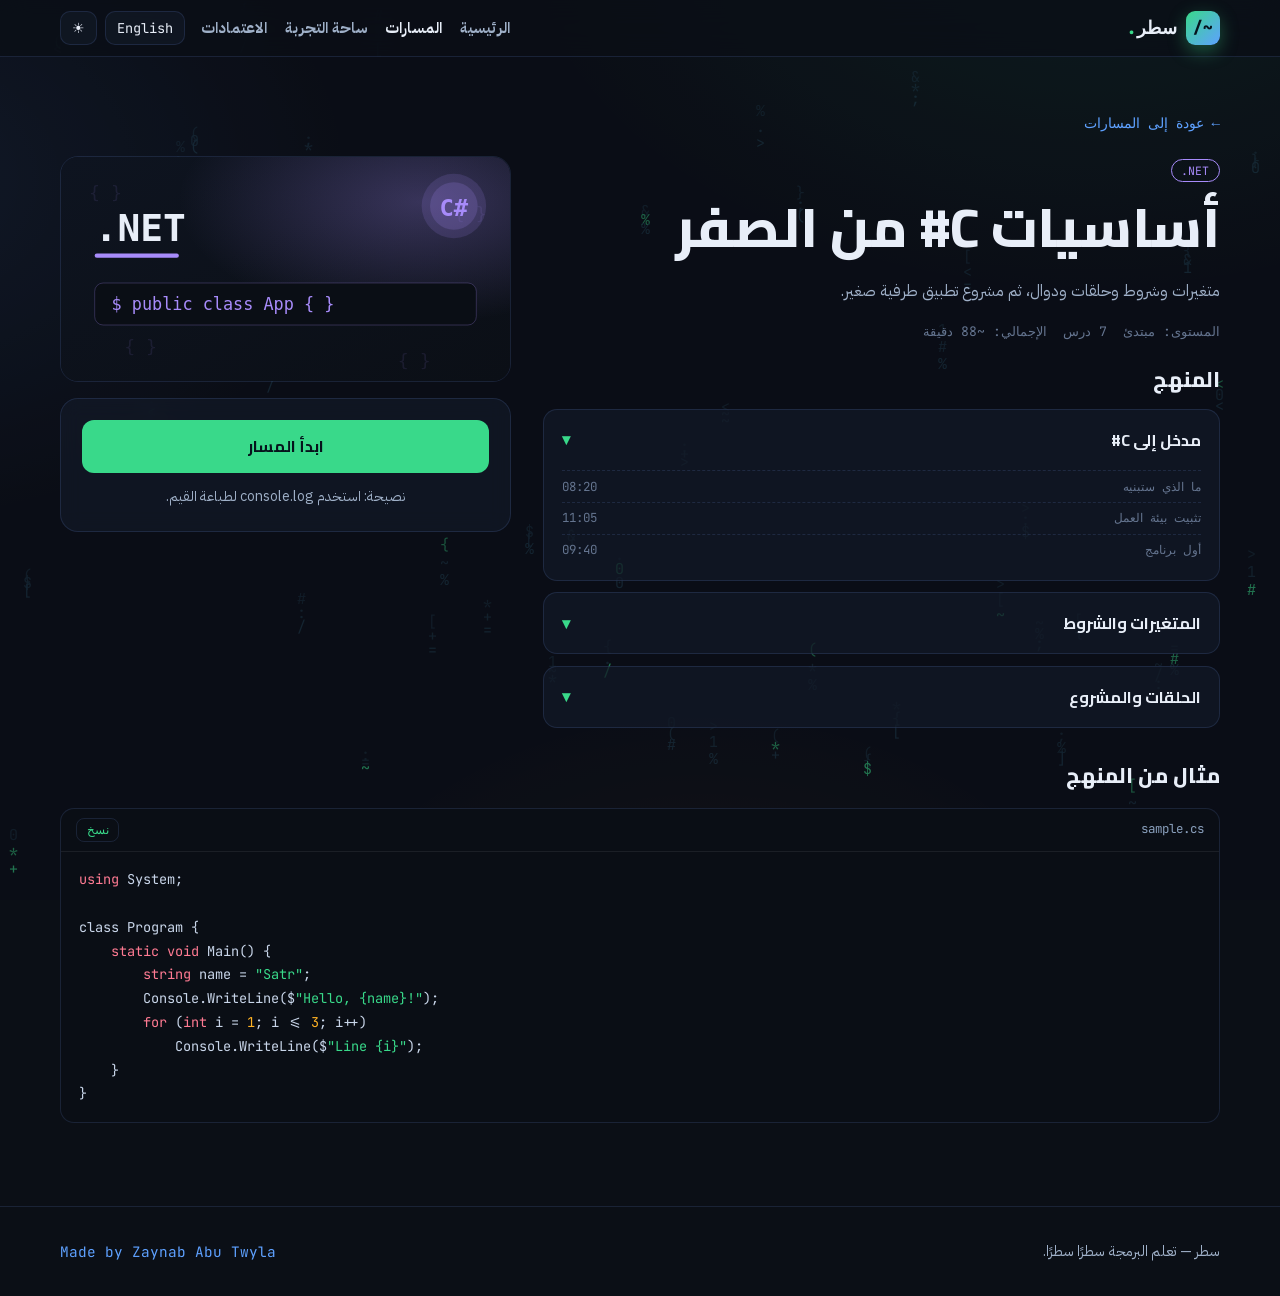
==== course.html @ 0b8b84a8 "Add files via upload" ====
<!doctype html>
<html lang="ar" dir="rtl">
<head>
<meta charset="utf-8">
<meta name="viewport" content="width=device-width, initial-scale=1">
<title>المسار — سطر</title>
<link rel="stylesheet" href="assets/fonts/fonts.css">
<link rel="stylesheet" href="assets/css/style.css">
</head>
<body data-page="courses" data-theme="dark">
<main class="wrap" id="main"></main>
<script src="assets/js/data.js"></script>
<script src="assets/js/i18n.js"></script>
<script src="assets/js/app.js"></script>
<script>
window.PAGE_INIT=function(){
  const A=window.SATR_APP,t=A.T(),esc=A.esc,L=A.lang();
  const id=new URLSearchParams(location.search).get('id');
  const c=window.SATR.courses.find(x=>x.id===id)||window.SATR.courses[0];
  const tr=A.trackOf(c.track), tt=A.totals(c);
  document.title=c.title[L]+' — '+t.brand;
  const hl=s=>{
    const strs=[];
    let out=esc(s).replace(/(&quot;.*?&quot;|"[^"\n]*"|'[^'\n]*')/g,m=>{strs.push(m);return '\u0001'+String.fromCharCode(65+strs.length-1)+'\u0001';});
    out=out.replace(/\b(const|let|function|return|import|from|export|new|static|void|public|private|int|string|for|while|if|else|using|namespace|def|async|await|record|this|true|false|null|None)\b/g,'<span class="tk-k">$1</span>')
           .replace(/\b(\d+(?:\.\d+)?)\b/g,'<span class="tk-n">$1</span>');
    return out.replace(/\u0001([A-Z])\u0001/g,(m,ch)=>'<span class="tk-s">'+strs[ch.charCodeAt(0)-65]+'</span>');
  };
  document.getElementById('main').innerHTML=`
  <section>
    <a href="courses.html" class="mono small">&larr; ${esc(t.course.back)}</a>
    <div class="detail-head" style="margin-top:1.2rem">
      <div>
        <span class="tag" style="border-color:${tr.color};color:${tr.color}">${esc(tr[L]||tr.name)}</span>
        <h1 style="margin:.6rem 0 .4rem">${esc(c.title[L])}</h1>
        <p class="muted">${esc(c.desc[L])}</p>
        <div class="meta" style="margin:.6rem 0 1.4rem;padding:0">
          <span>${esc(t.course.level)}: ${esc(c.level[L])}</span>
          <span>${tt.lessons} ${esc(t.course.lessons)}</span>
          <span>${esc(t.course.total)}: ~${tt.mins} ${esc(t.course.mins)}</span>
        </div>
        <h2 style="font-size:1.3rem">${esc(t.course.syllabus)}</h2>
        <div class="syllabus" id="syl"></div>
      </div>
      <div>
        <img src="assets/img/cover-${c.track}.svg" alt="" style="border-radius:var(--r);border:1px solid var(--card-brd);width:100%">
        <div class="card" style="margin-top:1rem">
          <a class="btn btn-acc" href="playground.html" style="width:100%;justify-content:center">${esc(t.course.enroll)}</a>
          <p class="muted small" style="margin:.8rem 0 0;text-align:center">${esc(t.pg.tip)}</p>
        </div>
      </div>
    </div>
    <h2 style="font-size:1.3rem;margin-top:2.2rem">${esc(t.course.sample)}</h2>
    <div class="codeblock">
      <div class="cb-head"><span>sample.${c.track==='cpp'?'cpp':c.track==='python'?'py':c.track==='java'?'java':c.track==='dotnet'?'cs':'js'}</span>
        <button class="copy-btn" id="copyBtn">${esc(t.course.copy)}</button></div>
      <pre id="codePre">${hl(c.sample)}</pre>
    </div>
  </section>`;
  const syl=document.getElementById('syl');
  syl.innerHTML=c.syllabus.map((u,i)=>`
    <div class="unit">
      <button data-i="${i}"><span>${esc(u[L])}</span><span class="mono" style="color:var(--acc)">▾</span></button>
      <ol style="display:${i===0?'block':'none'}">${u.lessons.map(l=>`<li><span>${esc(l[L==='ar'?0:1])}</span><span>${esc(l[2])}</span></li>`).join('')}</ol>
    </div>`).join('');
  syl.querySelectorAll('button').forEach(b=>b.onclick=()=>{
    const ol=b.parentElement.querySelector('ol');
    ol.style.display=ol.style.display==='none'?'block':'none';
  });
  document.getElementById('copyBtn').onclick=function(){
    navigator.clipboard&&navigator.clipboard.writeText(c.sample);
    this.textContent=t.course.copied; setTimeout(()=>this.textContent=t.course.copy,1500);
  };
};
</script>
</body>
</html>
---- assets/fonts/fonts.css ----
@font-face{font-family:'Cairo';font-style:normal;font-weight:200 1000;font-display:swap;src:url(cairo-200-1000-arabic.woff2) format('woff2');unicode-range:U+0600-06FF,U+0750-077F,U+0870-0891,U+0897-08E1,U+08E3-08FF,U+200C-200E,U+2010-2011,U+204F,U+2E41,U+FB50-FDFF,U+FE70-FE74,U+FE76-FEFC}
@font-face{font-family:'Cairo';font-style:normal;font-weight:200 1000;font-display:swap;src:url(cairo-200-1000-latin.woff2) format('woff2');unicode-range:U+0000-00FF,U+0131,U+0152-0153,U+02BB-02BC,U+02C6,U+02DA,U+02DC,U+0304,U+0308,U+0329,U+2000-206F,U+20AC,U+2122,U+2191,U+2193,U+2212,U+2215,U+FEFF,U+FFFD}
@font-face{font-family:'Cairo';font-style:normal;font-weight:200 1000;font-display:swap;src:url(cairo-200-1000-latin-ext.woff2) format('woff2');unicode-range:U+0100-02BA,U+02BD-02C5,U+02C7-02CC,U+02CE-02D7,U+02DD-02FF,U+1E00-1E9F,U+1EF2-1EFF,U+2020,U+20A0-20AB,U+20AD-20C4,U+2113,U+2C60-2C7F,U+A720-A7FF}
@font-face{font-family:'IBM Plex Sans Arabic';font-style:normal;font-weight:400;font-display:swap;src:url(plex-400-arabic.woff2) format('woff2');unicode-range:U+0600-06FF,U+0750-077F,U+0870-0891,U+0897-08E1,U+08E3-08FF,U+200C-200E,U+2010-2011,U+204F,U+2E41,U+FB50-FDFF,U+FE70-FE74,U+FE76-FEFC}
@font-face{font-family:'IBM Plex Sans Arabic';font-style:normal;font-weight:500;font-display:swap;src:url(plex-500-arabic.woff2) format('woff2');unicode-range:U+0600-06FF,U+0750-077F,U+0870-0891,U+0897-08E1,U+08E3-08FF,U+200C-200E,U+2010-2011,U+204F,U+2E41,U+FB50-FDFF,U+FE70-FE74,U+FE76-FEFC}
@font-face{font-family:'IBM Plex Sans Arabic';font-style:normal;font-weight:700;font-display:swap;src:url(plex-700-arabic.woff2) format('woff2');unicode-range:U+0600-06FF,U+0750-077F,U+0870-0891,U+0897-08E1,U+08E3-08FF,U+200C-200E,U+2010-2011,U+204F,U+2E41,U+FB50-FDFF,U+FE70-FE74,U+FE76-FEFC}
@font-face{font-family:'IBM Plex Sans Arabic';font-style:normal;font-weight:400;font-display:swap;src:url(plex-400-latin.woff2) format('woff2');unicode-range:U+0000-00FF,U+0131,U+0152-0153,U+2000-206F,U+20AC,U+2122,U+2212}
@font-face{font-family:'IBM Plex Sans Arabic';font-style:normal;font-weight:500;font-display:swap;src:url(plex-500-latin.woff2) format('woff2');unicode-range:U+0000-00FF,U+0131,U+0152-0153,U+2000-206F,U+20AC,U+2122,U+2212}
@font-face{font-family:'IBM Plex Sans Arabic';font-style:normal;font-weight:700;font-display:swap;src:url(plex-700-latin.woff2) format('woff2');unicode-range:U+0000-00FF,U+0131,U+0152-0153,U+2000-206F,U+20AC,U+2122,U+2212}
@font-face{font-family:'JetBrains Mono';font-style:normal;font-weight:400;font-display:swap;src:url(jetbrainsmono-400-latin.woff2) format('woff2');unicode-range:U+0000-00FF,U+0131,U+0152-0153,U+2000-206F,U+20AC,U+2122,U+2212}
@font-face{font-family:'JetBrains Mono';font-style:normal;font-weight:600;font-display:swap;src:url(jetbrainsmono-600-latin.woff2) format('woff2');unicode-range:U+0000-00FF,U+0131,U+0152-0153,U+2000-206F,U+20AC,U+2122,U+2212}
@font-face{font-family:'JetBrains Mono';font-style:normal;font-weight:800;font-display:swap;src:url(jetbrainsmono-800-latin.woff2) format('woff2');unicode-range:U+0000-00FF,U+0131,U+0152-0153,U+2000-206F,U+20AC,U+2122,U+2212}
---- assets/css/style.css ----
/* سطر — Satr: code-themed education platform. Dark editor system, light theme override. */
:root{
  --bg:#0b0f16; --bg2:#0e1420; --card:rgba(19,26,40,.72); --card-brd:rgba(122,162,255,.14);
  --ink:#e8eef8; --ink2:#9fb0c8; --ink3:#64748f;
  --acc:#39d98a; --acc2:#ffb224; --acc3:#5ea1ff; --danger:#ff6b81;
  --mono:'JetBrains Mono',ui-monospace,monospace;
  --disp:'Cairo','IBM Plex Sans Arabic',system-ui,sans-serif;
  --body:'IBM Plex Sans Arabic','Cairo',system-ui,sans-serif;
  --shadow:0 20px 60px rgba(0,0,0,.45); --r:18px;
}
[data-theme=light]{
  --bg:#f4f7fc; --bg2:#eef2f9; --card:rgba(255,255,255,.78); --card-brd:rgba(20,40,80,.10);
  --ink:#0e1729; --ink2:#44546e; --ink3:#7c8aa0;
  --acc:#0f9e5e; --acc2:#c47d00; --acc3:#2563eb;
  --shadow:0 18px 44px rgba(23,43,90,.14);
}
*{box-sizing:border-box}
html{scroll-behavior:smooth}
body{margin:0;background:var(--bg);color:var(--ink);font-family:var(--body);font-size:16px;line-height:1.75;overflow-x:hidden}
body::before{content:"";position:fixed;inset:0;z-index:-2;background:
  radial-gradient(60rem 40rem at 85% -10%, rgba(57,217,138,.10), transparent 60%),
  radial-gradient(50rem 36rem at -10% 20%, rgba(94,161,255,.10), transparent 60%),
  radial-gradient(44rem 34rem at 55% 115%, rgba(255,178,36,.07), transparent 60%), var(--bg)}
#rain{position:fixed;inset:0;z-index:-1;opacity:.5;pointer-events:none}
[data-theme=light] #rain{opacity:.25}
img{max-width:100%;display:block}
a{color:var(--acc3);text-decoration:none}
.wrap{width:min(1160px,92%);margin-inline:auto}
h1,h2,h3{font-family:var(--disp);font-weight:800;line-height:1.25;margin:0 0 .5em}
h1{font-size:clamp(1.9rem,5.4vw,3.4rem)}
h2{font-size:clamp(1.4rem,3.6vw,2.1rem)}
.mono{font-family:var(--mono)}
.kicker{font-family:var(--mono);color:var(--acc);font-size:.85rem;letter-spacing:.06em;display:inline-flex;gap:.5em;align-items:center;margin-bottom:.6rem}
.kicker::before{content:"$"}
.muted{color:var(--ink2)}
.small{font-size:.88rem}
section{padding:3.2rem 0}
/* header */
header{position:sticky;top:0;z-index:50;background:color-mix(in srgb,var(--bg) 78%,transparent);backdrop-filter:blur(14px);border-bottom:1px solid var(--card-brd)}
.bar{display:flex;align-items:center;gap:1rem;padding:.7rem 0}
.logo{display:flex;align-items:center;gap:.55rem;font-family:var(--mono);font-weight:800;font-size:1.15rem;color:var(--ink)}
.logo .glyph{width:34px;height:34px;border-radius:9px;display:grid;place-items:center;background:linear-gradient(135deg,var(--acc),var(--acc3));color:#06131c;font-size:1rem;box-shadow:0 6px 18px rgba(57,217,138,.35)}
nav{display:flex;gap:1.1rem;margin-inline-start:auto;align-items:center}
nav a{color:var(--ink2);font-weight:600;font-size:.95rem}
nav a:hover,nav a.on{color:var(--ink)}
.tools{display:flex;gap:.45rem}
.icon-btn{border:1px solid var(--card-brd);background:var(--card);color:var(--ink);border-radius:10px;padding:.42rem .7rem;font-family:var(--mono);font-size:.85rem;cursor:pointer}
.icon-btn:hover{border-color:var(--acc)}
.burger{display:none}
/* buttons */
.btn{display:inline-flex;align-items:center;gap:.5rem;border-radius:12px;padding:.7rem 1.3rem;font-weight:700;font-family:var(--disp);border:1px solid transparent;cursor:pointer;font-size:1rem}
.btn-acc{background:var(--acc);color:#06131c}
.btn-acc:hover{filter:brightness(1.08)}
.btn-ghost{background:var(--card);color:var(--ink);border-color:var(--card-brd)}
.btn-ghost:hover{border-color:var(--acc)}
/* hero */
.hero{padding:4.2rem 0 3rem;display:grid;grid-template-columns:1.05fr .95fr;gap:2.4rem;align-items:center}
.hero .lede{font-size:1.12rem;color:var(--ink2);max-width:34em}
.hero-cta{display:flex;gap:.8rem;flex-wrap:wrap;margin-top:1.4rem}
.term{background:#0a0e15;border:1px solid var(--card-brd);border-radius:var(--r);box-shadow:var(--shadow);overflow:hidden}
[data-theme=light] .term{background:#101828;color:#dbe7ff}
.term-bar{display:flex;gap:.45rem;padding:.7rem .9rem;border-bottom:1px solid rgba(255,255,255,.08);align-items:center}
.dot{width:11px;height:11px;border-radius:50%}
.dot.r{background:#ff5f57}.dot.y{background:#febc2e}.dot.g{background:#28c840}
.term-title{margin-inline-start:.6rem;font-family:var(--mono);font-size:.8rem;color:#8aa0bd}
.term pre{margin:0;padding:1.1rem 1.2rem;font-family:var(--mono);font-size:.86rem;line-height:1.8;direction:ltr;text-align:left;color:#c9d6ea;overflow-x:auto}
.tk-k{color:#ff7b93}.tk-f{color:#5ea1ff}.tk-s{color:#39d98a}.tk-c{color:#5c6b84}.tk-n{color:#ffb224}
.caret{display:inline-block;width:.55em;height:1.05em;background:var(--acc);vertical-align:-2px;animation:blink 1s steps(1) infinite}
@keyframes blink{50%{opacity:0}}
/* cards */
.grid{display:grid;gap:1.2rem}
.g3{grid-template-columns:repeat(3,1fr)} .g2{grid-template-columns:repeat(2,1fr)}
.card{background:var(--card);border:1px solid var(--card-brd);border-radius:var(--r);backdrop-filter:blur(10px);padding:1.3rem;transition:.25s;position:relative}
a.card,.card.hov:hover{transform:translateY(-4px);border-color:var(--acc);box-shadow:var(--shadow)}
.card.cover{padding:0;overflow:hidden;display:flex;flex-direction:column}
.card.cover .body{padding:1.1rem 1.2rem 1.3rem;display:flex;flex-direction:column;gap:.5rem;flex:1}
.tag{font-family:var(--mono);font-size:.72rem;padding:.18rem .6rem;border-radius:999px;border:1px solid var(--card-brd);color:var(--ink2);width:max-content}
.tag.on{color:#06131c;background:var(--acc);border-color:var(--acc)}
.meta{display:flex;gap:1rem;color:var(--ink3);font-size:.82rem;font-family:var(--mono);margin-top:auto;padding-top:.5rem}
/* filter chips */
.chips{display:flex;gap:.55rem;flex-wrap:wrap;margin:1rem 0 1.6rem}
.chip{border:1px solid var(--card-brd);background:var(--card);color:var(--ink2);border-radius:999px;padding:.42rem 1rem;font-family:var(--mono);font-size:.85rem;cursor:pointer}
.chip:hover{color:var(--ink);border-color:var(--acc)}
.chip.on{background:var(--acc);color:#06131c;border-color:var(--acc);font-weight:600}
/* search */
.search{display:flex;align-items:center;gap:.6rem;background:var(--card);border:1px solid var(--card-brd);border-radius:12px;padding:.5rem .9rem;max-width:420px}
.search input{background:none;border:0;color:var(--ink);font-family:var(--body);font-size:.95rem;width:100%;outline:none}
/* course page */
.detail-head{display:grid;grid-template-columns:1.2fr .8fr;gap:2rem;align-items:start}
.syllabus{display:flex;flex-direction:column;gap:.7rem;margin-top:1rem}
.unit{border:1px solid var(--card-brd);border-radius:14px;background:var(--card);overflow:hidden}
.unit>button{width:100%;background:none;border:0;color:var(--ink);font-family:var(--disp);font-weight:700;font-size:1rem;padding:.95rem 1.1rem;display:flex;justify-content:space-between;cursor:pointer;align-items:center}
.unit ol{margin:0;padding:0 1.1rem .9rem;list-style:none;color:var(--ink2)}
.unit ol li{padding:.28rem 0;display:flex;justify-content:space-between;gap:1rem;border-top:1px dashed var(--card-brd);font-size:.93rem}
.unit ol li span{font-family:var(--mono);font-size:.78rem;color:var(--ink3)}
.codeblock{background:#0a0e15;border:1px solid var(--card-brd);border-radius:14px;margin-top:1.2rem;overflow:hidden}
.codeblock .cb-head{display:flex;justify-content:space-between;padding:.55rem .95rem;border-bottom:1px solid rgba(255,255,255,.07);font-family:var(--mono);font-size:.78rem;color:#8aa0bd}
.codeblock pre{margin:0;padding:1rem 1.1rem;font-family:var(--mono);font-size:.85rem;line-height:1.75;direction:ltr;text-align:left;color:#c9d6ea;overflow-x:auto}
.copy-btn{background:none;border:1px solid var(--card-brd);color:var(--acc);border-radius:8px;font-family:var(--mono);font-size:.75rem;padding:.2rem .6rem;cursor:pointer}
/* playground */
.pg{display:grid;grid-template-columns:1fr 1fr;gap:1.2rem;margin-top:1.4rem}
.pg-pane{background:#0a0e15;border:1px solid var(--card-brd);border-radius:14px;display:flex;flex-direction:column;overflow:hidden;min-height:340px}
.pg-head{display:flex;justify-content:space-between;align-items:center;padding:.55rem .95rem;border-bottom:1px solid rgba(255,255,255,.07);font-family:var(--mono);font-size:.8rem;color:#8aa0bd}
.pg textarea{flex:1;background:none;border:0;color:#c9d6ea;font-family:var(--mono);font-size:.86rem;line-height:1.75;padding:1rem 1.1rem;resize:vertical;min-height:260px;outline:none;direction:ltr;text-align:left}
.console{flex:1;font-family:var(--mono);font-size:.85rem;line-height:1.8;padding:1rem 1.1rem;overflow:auto;direction:ltr;text-align:left;color:#c9d6ea;white-space:pre-wrap}
.console .err{color:#ff7b93}.console .ok{color:#39d98a}.console .warn{color:#ffb224}
.snippets{display:flex;gap:.5rem;flex-wrap:wrap}
.snip{border:1px solid var(--card-brd);background:var(--card);color:var(--ink2);font-family:var(--mono);font-size:.78rem;padding:.35rem .8rem;border-radius:999px;cursor:pointer}
.snip:hover{color:var(--ink);border-color:var(--acc)}
/* steps / story */
.story{display:grid;grid-template-columns:repeat(3,1fr);gap:1.2rem;counter-reset:st}
.step{background:var(--card);border:1px solid var(--card-brd);border-radius:var(--r);padding:1.4rem;position:relative}
.step::before{counter-increment:st;content:"0" counter(st);font-family:var(--mono);color:var(--acc);font-size:.85rem;display:block;margin-bottom:.5rem}
/* footer */
footer{border-top:1px solid var(--card-brd);margin-top:2rem;padding:2rem 0;color:var(--ink2);font-size:.9rem}
.foot{display:flex;justify-content:space-between;gap:1.4rem;flex-wrap:wrap;align-items:center}
/* credits */
.cred li{margin-bottom:.5rem}
.empty{border:1px dashed var(--card-brd);border-radius:var(--r);padding:2.4rem;text-align:center;color:var(--ink3)}
/* responsive */
@media (max-width:980px){
  .hero{grid-template-columns:1fr;padding-top:2.6rem}
  .g3{grid-template-columns:repeat(2,1fr)}
  .story{grid-template-columns:1fr 1fr}
  .detail-head{grid-template-columns:1fr}
}
@media (max-width:720px){
  .g3,.g2,.story{grid-template-columns:1fr}
  .pg{grid-template-columns:1fr}
  nav{position:fixed;inset:56px 0 auto 0;flex-direction:column;background:var(--bg);border-bottom:1px solid var(--card-brd);padding:1rem;display:none;align-items:flex-start}
  nav.open{display:flex}
  .burger{display:inline-flex;margin-inline-start:auto}
  .meta{flex-wrap:wrap;gap:.4rem 1rem}
}
@media (prefers-reduced-motion:reduce){
  html{scroll-behavior:auto}
  .caret{animation:none}
  *{transition:none!important}
}
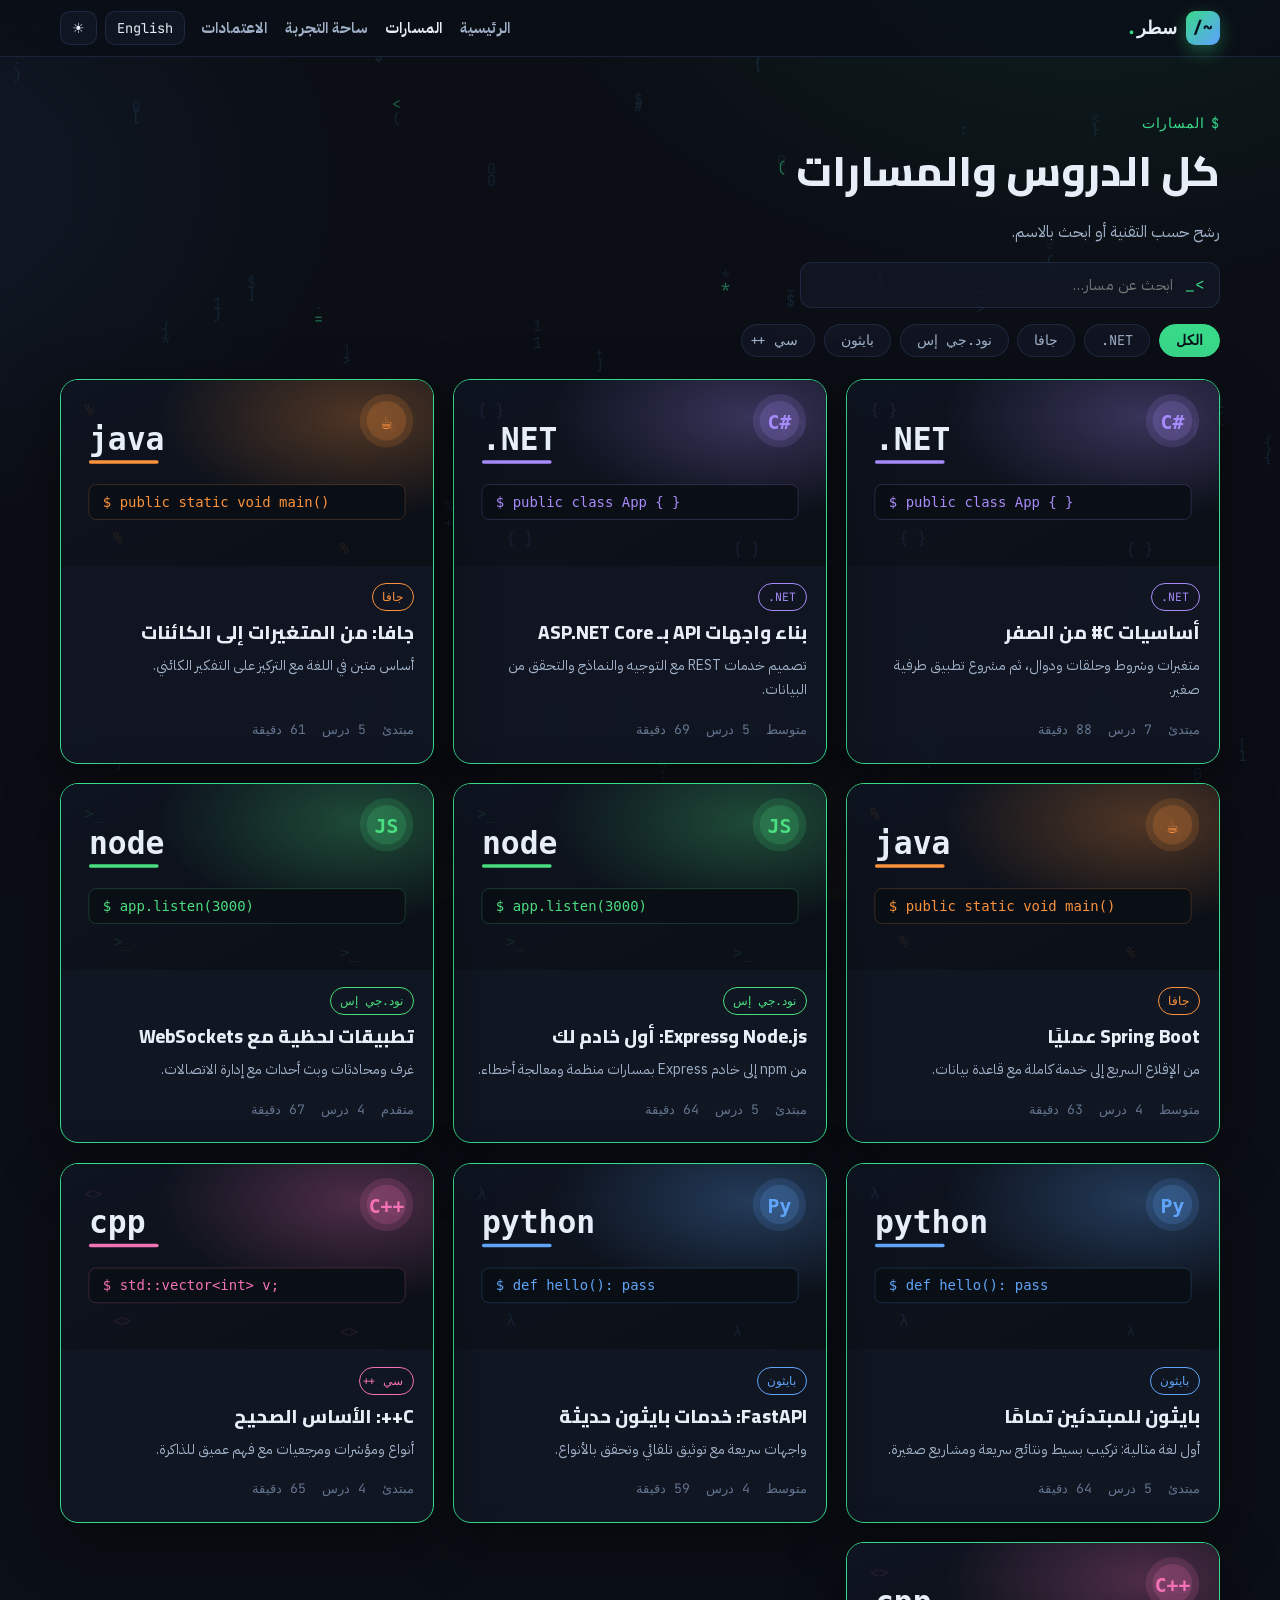
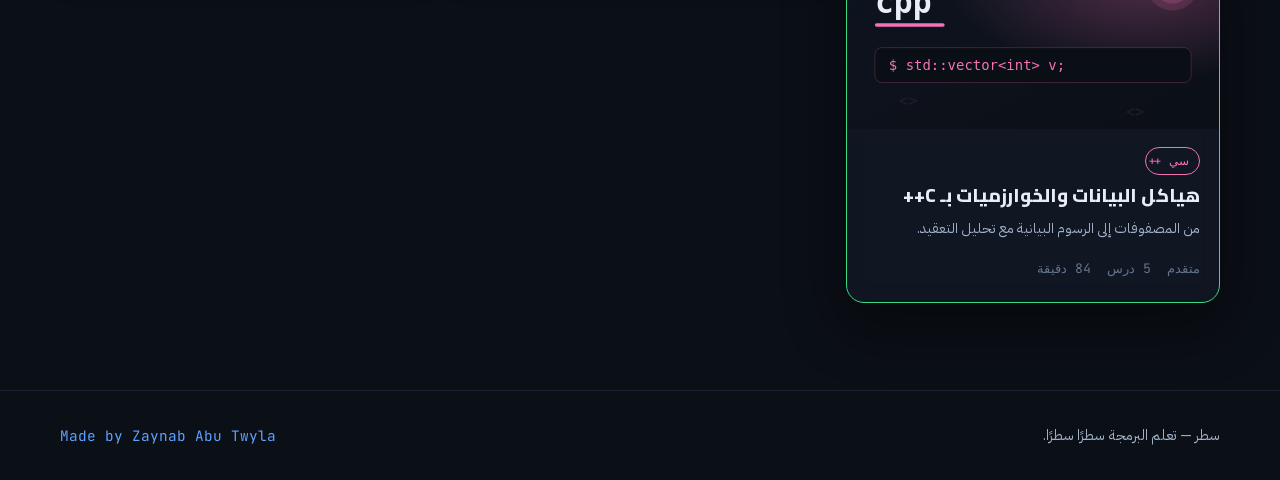
==== commit aa845c92: "مسار تعلم حقيقي: صفحات دروس بمشغل يوتيوب، تتبع مشاهدة، وقفل تتابعي" ====
--- a/course.html
+++ b/course.html
@@ -4,10 +4,12 @@
 <meta charset="utf-8">
 <meta name="viewport" content="width=device-width, initial-scale=1">
 <title>المسار — سطر</title>
+<script>try{var _l=JSON.parse(localStorage.getItem('satr_lang')||'"ar"');document.documentElement.lang=_l;document.documentElement.dir=_l==='ar'?'rtl':'ltr';}catch(e){}</script>
 <link rel="stylesheet" href="assets/fonts/fonts.css">
 <link rel="stylesheet" href="assets/css/style.css">
 </head>
 <body data-page="courses" data-theme="dark">
+<script>try{document.body.dataset.theme=JSON.parse(localStorage.getItem('satr_theme')||'"dark"')}catch(e){}</script>
 <main class="wrap" id="main"></main>
 <script src="assets/js/data.js"></script>
 <script src="assets/js/i18n.js"></script>
@@ -16,8 +18,13 @@
 window.PAGE_INIT=function(){
   const A=window.SATR_APP,t=A.T(),esc=A.esc,L=A.lang();
   const id=new URLSearchParams(location.search).get('id');
-  const c=window.SATR.courses.find(x=>x.id===id)||window.SATR.courses[0];
+  const c=window.SATR.courses.find(x=>x.id===id);
+  if(!c){location.replace('courses.html');return}
   const tr=A.trackOf(c.track), tt=A.totals(c);
+  const fl=A.flatLessons(c);
+  const pct=A.coursePct(c);
+  const firstOpen=fl.find(l=>A.isUnlocked(c,l.flat)&&!A.prog.get(c.id,l.flat).done);
+  const startLabel=pct>0?t.course.continueFrom:t.course.enroll;
   document.title=c.title[L]+' — '+t.brand;
   const hl=s=>{
     const strs=[];
@@ -34,19 +41,28 @@
         <span class="tag" style="border-color:${tr.color};color:${tr.color}">${esc(tr[L]||tr.name)}</span>
         <h1 style="margin:.6rem 0 .4rem">${esc(c.title[L])}</h1>
         <p class="muted">${esc(c.desc[L])}</p>
-        <div class="meta" style="margin:.6rem 0 1.4rem;padding:0">
+        <div class="meta" style="margin:.6rem 0 .8rem;padding:0">
           <span>${esc(t.course.level)}: ${esc(c.level[L])}</span>
           <span>${tt.lessons} ${esc(t.course.lessons)}</span>
           <span>${esc(t.course.total)}: ~${tt.mins} ${esc(t.course.mins)}</span>
         </div>
-        <h2 style="font-size:1.3rem">${esc(t.course.syllabus)}</h2>
+        ${pct===null?'':`<div class="cprog-block">
+          <div class="cprog-label"><span>${esc(t.course.progress)}</span><span class="mono">${pct}%</span></div>
+          <div class="cprog"><i style="width:${pct}%"></i></div>
+        </div>`}
+        <h2 style="font-size:1.3rem;margin-top:1.6rem">${esc(t.course.syllabus)}</h2>
         <div class="syllabus" id="syl"></div>
       </div>
       <div>
         <img src="assets/img/cover-${c.track}.svg" alt="" style="border-radius:var(--r);border:1px solid var(--card-brd);width:100%">
+        ${c.ytCourse?`<div class="card" style="margin-top:1rem">
+          <h3 style="margin:0 0 .6rem;font-size:1.05rem">${esc(t.course.fullVideo)}</h3>
+          <div class="yt-mount"><iframe src="https://www.youtube.com/embed/${c.ytCourse.id}?rel=0" title="${esc(c.title[L])}" allow="accelerometer; autoplay; clipboard-write; encrypted-media; gyroscope; picture-in-picture" allowfullscreen></iframe></div>
+          <div class="src-note">${esc(t.lesson.source)}: <a href="https://www.youtube.com/watch?v=${c.ytCourse.id}" target="_blank" rel="noopener">${esc(c.ytCourse.src)}</a></div>
+        </div>`:''}
         <div class="card" style="margin-top:1rem">
-          <a class="btn btn-acc" href="playground.html" style="width:100%;justify-content:center">${esc(t.course.enroll)}</a>
-          <p class="muted small" style="margin:.8rem 0 0;text-align:center">${esc(t.pg.tip)}</p>
+          <a class="btn btn-acc" href="lesson.html?course=${c.id}&l=${firstOpen?firstOpen.flat:0}" style="width:100%;justify-content:center">${esc(startLabel)}</a>
+          <a class="btn btn-ghost" href="playground.html" style="width:100%;justify-content:center;margin-top:.6rem">${esc(t.course.practice)}</a>
         </div>
       </div>
     </div>
@@ -58,11 +74,22 @@
     </div>
   </section>`;
   const syl=document.getElementById('syl');
-  syl.innerHTML=c.syllabus.map((u,i)=>`
-    <div class="unit">
+  syl.innerHTML=c.syllabus.map((u,i)=>{
+    const items=u.lessons.map((l,li)=>{
+      const les=fl.find(x=>x.ui===i&&x.li===li);
+      const rec=A.prog.get(c.id,les.flat), open=A.isUnlocked(c,les.flat);
+      const state=rec.done?`<span class="ls done">✓ ${esc(t.course.done)}</span>`
+        :!les.yt?`<span class="ls soon">${esc(t.course.soon)}</span>`
+        :!open?`<span class="ls locked">🔒</span>`
+        :rec.pct>0?`<span class="ls wip">${Math.round(rec.pct)}%</span>`:'';
+      const inner=`<span class="lt">${esc(l[L==='ar'?0:1])}</span><span class="ld">${esc(l[2])} ${state}</span>`;
+      return `<li>${(open||!les.yt)?`<a href="lesson.html?course=${c.id}&l=${les.flat}">${inner}</a>`:`<span class="lk" title="${esc(t.course.locked)}">${inner}</span>`}</li>`;
+    }).join('');
+    return `<div class="unit">
       <button data-i="${i}"><span>${esc(u[L])}</span><span class="mono" style="color:var(--acc)">▾</span></button>
-      <ol style="display:${i===0?'block':'none'}">${u.lessons.map(l=>`<li><span>${esc(l[L==='ar'?0:1])}</span><span>${esc(l[2])}</span></li>`).join('')}</ol>
-    </div>`).join('');
+      <ol style="display:${i===0?'block':'none'}">${items}</ol>
+    </div>`;
+  }).join('');
   syl.querySelectorAll('button').forEach(b=>b.onclick=()=>{
     const ol=b.parentElement.querySelector('ol');
     ol.style.display=ol.style.display==='none'?'block':'none';
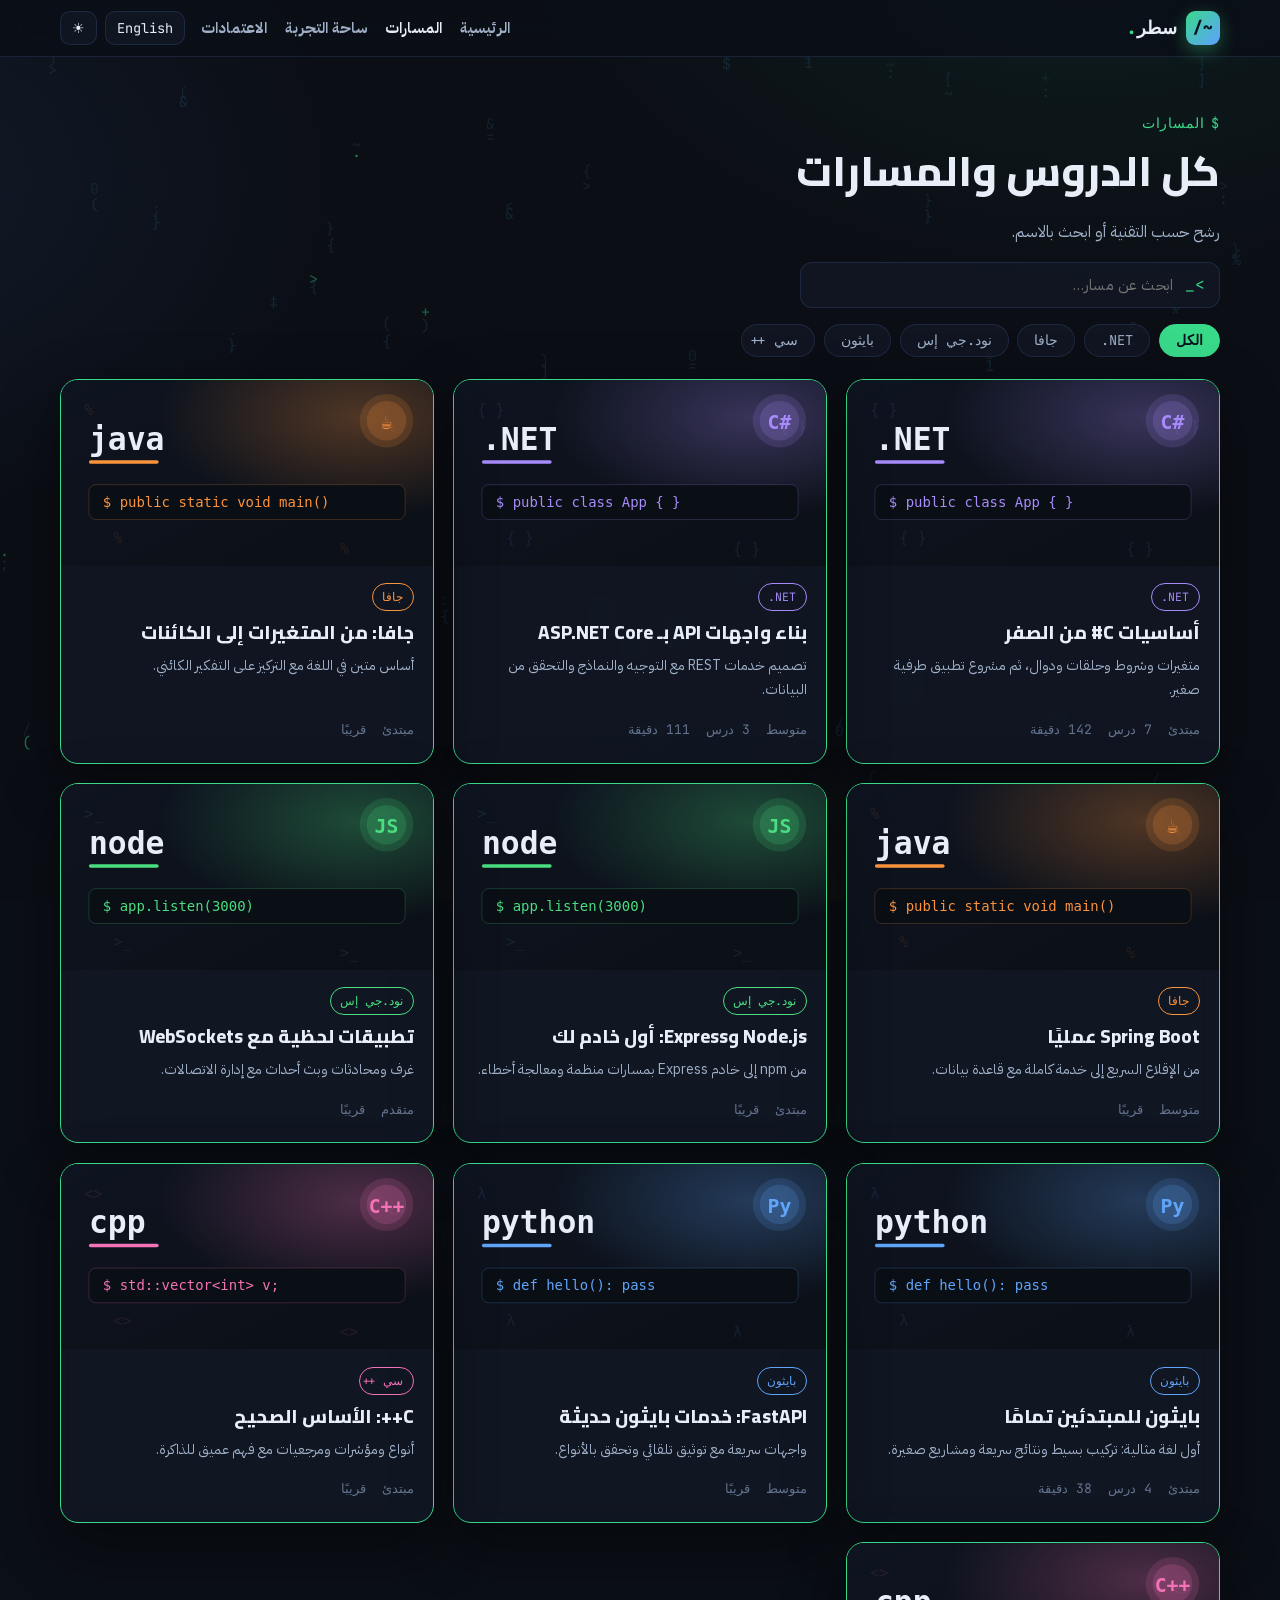
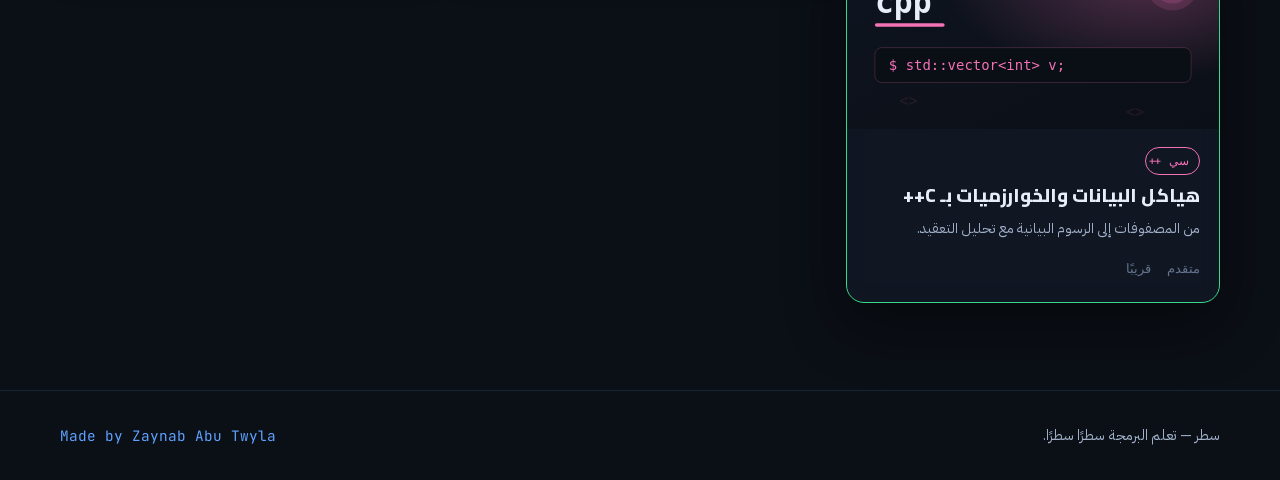
==== commit 89756d27: "إخفاء المدد الوهمية عن الدروس القادمة وتصحيح العدادات" ====
--- a/course.html
+++ b/course.html
@@ -43,8 +43,7 @@
         <p class="muted">${esc(c.desc[L])}</p>
         <div class="meta" style="margin:.6rem 0 .8rem;padding:0">
           <span>${esc(t.course.level)}: ${esc(c.level[L])}</span>
-          <span>${tt.lessons} ${esc(t.course.lessons)}</span>
-          <span>${esc(t.course.total)}: ~${tt.mins} ${esc(t.course.mins)}</span>
+          ${tt.lessons?`<span>${tt.lessons} ${esc(t.course.lessons)}</span><span>${esc(t.course.total)}: ~${tt.mins} ${esc(t.course.mins)}</span>`:`<span>${esc(t.course.soon)}</span>`}
         </div>
         ${pct===null?'':`<div class="cprog-block">
           <div class="cprog-label"><span>${esc(t.course.progress)}</span><span class="mono">${pct}%</span></div>
@@ -82,7 +81,7 @@
         :!les.yt?`<span class="ls soon">${esc(t.course.soon)}</span>`
         :!open?`<span class="ls locked">🔒</span>`
         :rec.pct>0?`<span class="ls wip">${Math.round(rec.pct)}%</span>`:'';
-      const inner=`<span class="lt">${esc(l[L==='ar'?0:1])}</span><span class="ld">${esc(l[2])} ${state}</span>`;
+      const inner=`<span class="lt">${esc(l[L==='ar'?0:1])}</span><span class="ld">${les.yt?esc(l[2]):''} ${state}</span>`;
       return `<li>${(open||!les.yt)?`<a href="lesson.html?course=${c.id}&l=${les.flat}">${inner}</a>`:`<span class="lk" title="${esc(t.course.locked)}">${inner}</span>`}</li>`;
     }).join('');
     return `<div class="unit">
--- a/assets/css/style.css
+++ b/assets/css/style.css
@@ -137,3 +137,49 @@
   .caret{animation:none}
   *{transition:none!important}
 }
+
+/* course progress + gated syllabus */
+.cprog{position:relative;height:8px;border-radius:99px;background:var(--bg2);overflow:hidden;margin-top:.5rem}
+.cprog i{display:block;height:100%;background:linear-gradient(90deg,var(--acc3),var(--acc));border-radius:99px}
+.cprog span{position:absolute;inset-inline-end:0;top:-1.25rem;font-family:var(--mono);font-size:.72rem;color:var(--ink3)}
+.cprog-block{margin:.4rem 0 .2rem}
+.cprog-label{display:flex;justify-content:space-between;font-size:.85rem;color:var(--ink2)}
+.unit ol li a,.unit ol li .lk{display:flex;justify-content:space-between;gap:1rem;color:var(--ink2);padding:.28rem 0;width:100%}
+.unit ol li a:hover{color:var(--ink)}
+.unit ol li{padding:0}
+.unit ol li .lk{opacity:.5;cursor:not-allowed}
+.unit ol li .lt{flex:1}
+.unit ol li .ld{font-family:var(--mono);font-size:.78rem;color:var(--ink3);white-space:nowrap}
+.ls{font-family:var(--mono);font-size:.72rem;margin-inline-start:.5rem}
+.ls.done{color:var(--acc)}
+.ls.locked{color:var(--ink3)}
+.ls.wip{color:var(--acc2)}
+
+/* lesson page */
+.lesson-grid{display:grid;grid-template-columns:1.25fr .75fr;gap:1.6rem;align-items:start}
+@media (max-width:980px){.lesson-grid{grid-template-columns:1fr}}
+.video-shell{position:relative;border-radius:var(--r);overflow:hidden;border:1px solid var(--card-brd);background:#000;margin-top:1rem}
+.video-shell video{width:100%;display:block;aspect-ratio:16/9}
+.demo-tag{position:absolute;top:.7rem;inset-inline-start:.7rem;z-index:2;background:rgba(0,0,0,.55);color:#fff;font-size:.72rem;padding:.15rem .6rem;border-radius:99px;backdrop-filter:blur(4px);font-family:var(--mono)}
+.watch-row{margin-top:.9rem}
+.lesson-nav{display:flex;justify-content:space-between;gap:.8rem;margin-top:1.1rem;flex-wrap:wrap}
+.btn.off{opacity:.45;cursor:not-allowed;filter:none}
+.lesson-list-card{position:sticky;top:76px}
+.lesson-side{list-style:none;margin:.4rem 0 0;padding:0;max-height:60vh;overflow:auto}
+.lesson-side li a,.lesson-side li .lk{display:flex;justify-content:space-between;gap:.8rem;padding:.42rem .2rem;color:var(--ink2);font-size:.88rem;border-top:1px dashed var(--card-brd);width:100%}
+.lesson-side li:first-child a,.lesson-side li:first-child .lk{border-top:0}
+.lesson-side li a:hover{color:var(--ink)}
+.lesson-side li.cur a{color:var(--acc);font-weight:700}
+.lesson-side .lk{opacity:.5;cursor:not-allowed}
+.lesson-side .lt{flex:1}
+.lesson-side .ld{font-family:var(--mono);font-size:.74rem;color:var(--ink3);white-space:nowrap}
+
+/* مشغّل يوتيوب المضمّن ونسب المصدر وحالة «قريبًا» */
+.yt-mount{width:100%;aspect-ratio:16/9;background:#000;border-radius:12px;overflow:hidden}
+.yt-mount iframe{width:100%;height:100%;border:0;display:block}
+.src-note{margin-top:.5rem;font-size:.8rem;color:var(--muted);text-align:center}
+.src-note a{color:var(--acc);text-decoration:none;font-weight:600}
+.src-note a:hover{text-decoration:underline}
+.soon-shell{display:flex;align-items:center;justify-content:center;aspect-ratio:16/9;background:var(--card);border:1px dashed var(--card-brd);border-radius:12px}
+.soon-note{color:var(--muted);font-weight:600;text-align:center;padding:1.2rem}
+.ls.soon{color:var(--muted);font-style:normal}
